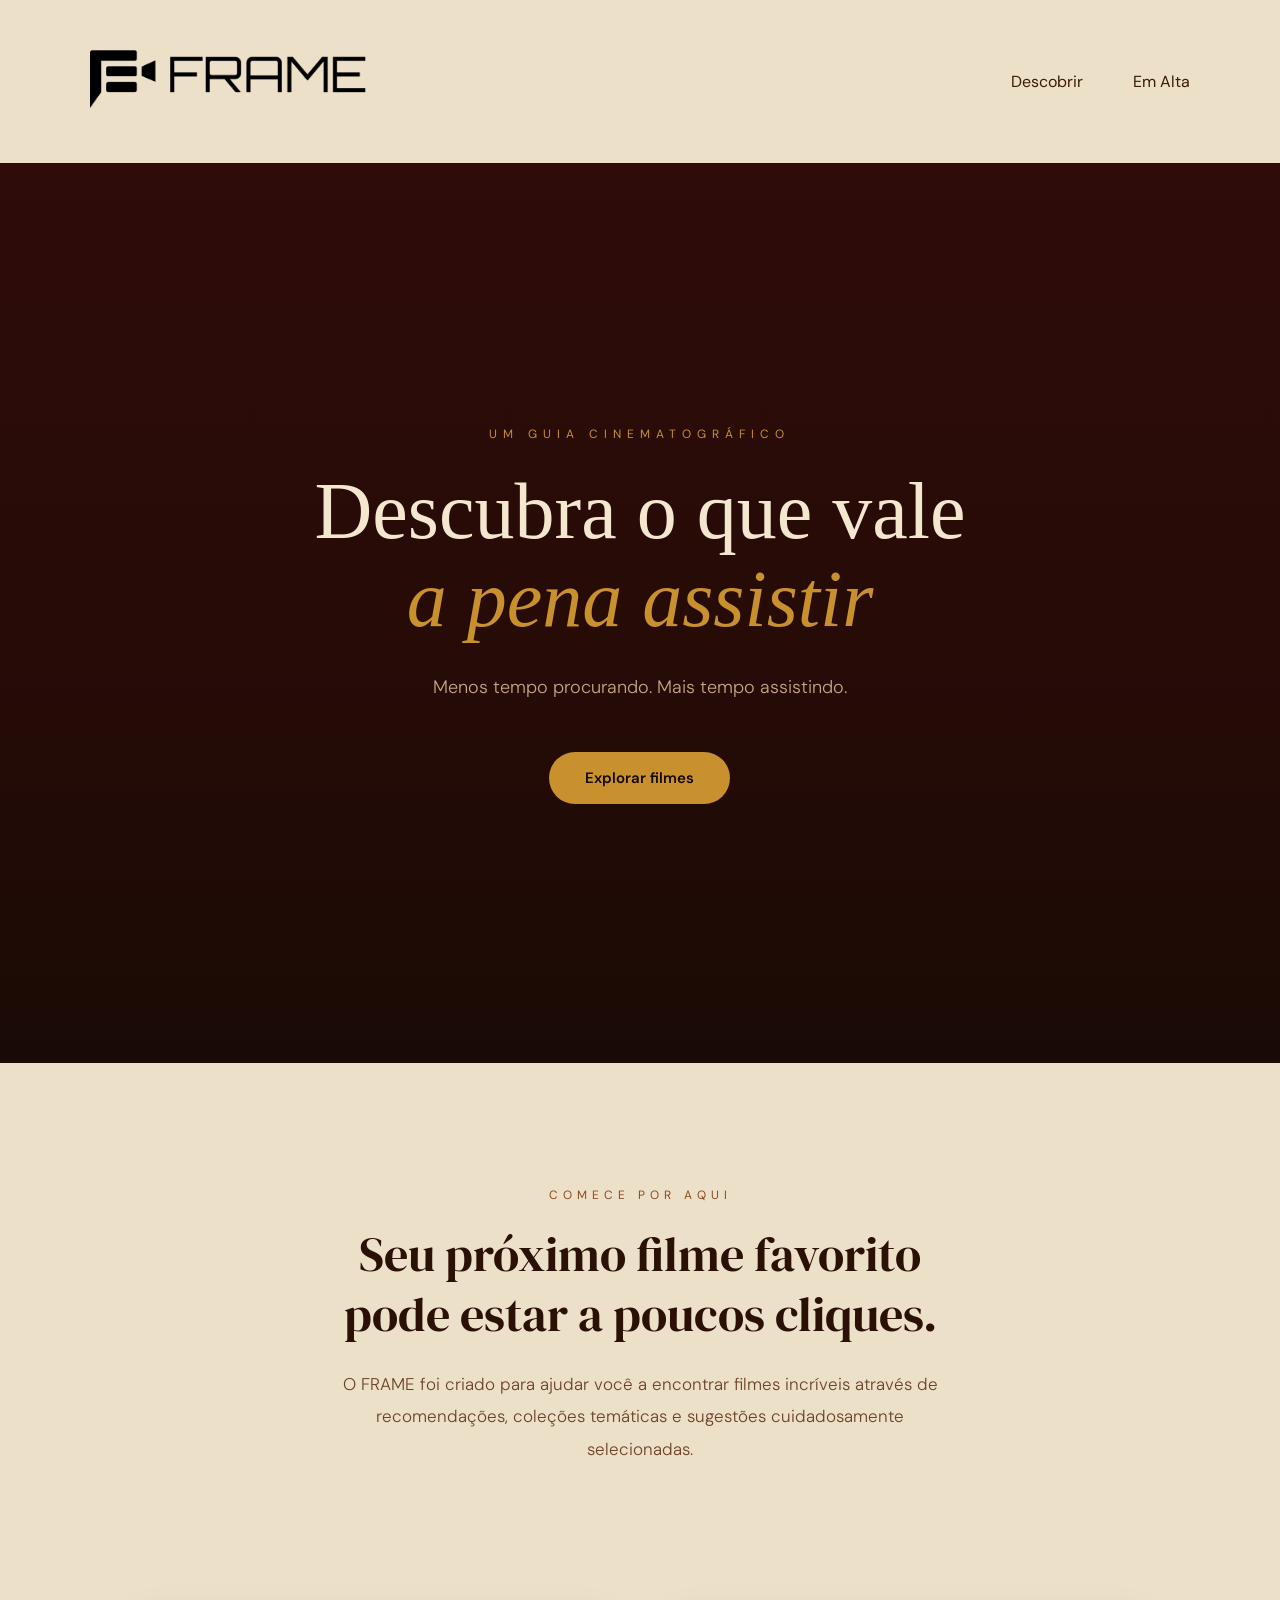
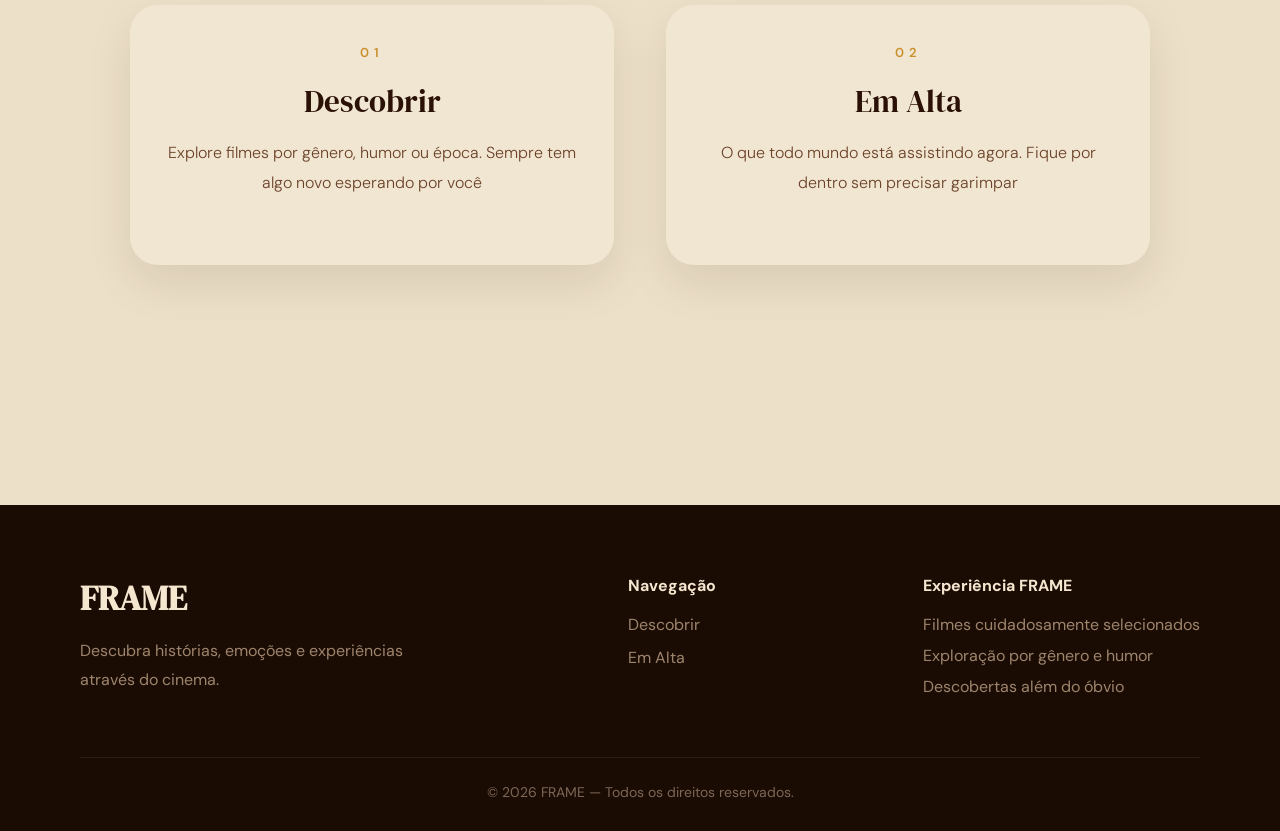
==== index.html @ 922e7cdd "feat: projeto FRAME finalizado" ====
<!DOCTYPE html>
<html lang="pt-BR">
<head>
    <meta charset="UTF-8">
    <meta name="viewport" content="width=device-width, initial-scale=1.0">
    <title>FRAME</title>
    <link rel="preconnect" href="https://fonts.googleapis.com">
    <link rel="preconnect" href="https://fonts.gstatic.com" crossorigin>
    <link href="https://fonts.googleapis.com/css2?family=DM+Sans:ital,wght@0,300;0,400;0,500;0,700;0,800;1,300&family=DM+Serif+Display:ital@0;1&display=swap" rel="stylesheet">
    <link rel="stylesheet" href="global.css">
    <link rel="stylesheet" href="style.css">
</head>
<body>

<header>

    <div class="logo">
        <img src="foto.png" alt="FRAME">
    </div>

    <nav>
        <a href="descobrir.html">Descobrir</a>
        <a href="emalta.html">Em Alta</a>
        
    </nav>

</header>

<!-- HERO -->
<section class="hero">

    <div class="hero-overlay"></div>

    <div class="hero-text">
        <span>UM GUIA CINEMATOGRÁFICO</span>
        <h1>Descubra o que vale<br><em>a pena assistir</em></h1>
        <p>Menos tempo procurando. Mais tempo assistindo.</p>
        <div class="hero-actions">
            <a href="descobrir.html" class="hero-btn-primary">Explorar filmes</a>
        
        </div>
    </div>

 
</section>

<!-- APRESENTAÇÃO -->
<section class="home-feature">

    <span>COMECE POR AQUI</span>

    <h2>Seu próximo filme favorito pode estar a poucos cliques.</h2>

    <p>
        O FRAME foi criado para ajudar você a encontrar filmes incríveis
        através de recomendações, coleções temáticas e sugestões
        cuidadosamente selecionadas.
    </p>

</section>

<!-- TRÊS PILARES -->
<section class="home-pillars">

    <div class="pillar">
        <span class="pillar-number">01</span>
        <h3>Descobrir</h3>
        <p>Explore filmes por gênero, humor ou época. Sempre tem algo novo esperando por você</p>
    </div>

    <div class="pillar-divider"></div>

    <div class="pillar">
        <span class="pillar-number">02</span>
        <h3>Em Alta</h3>
        <p>O que todo mundo está assistindo agora. Fique por dentro sem precisar garimpar</p>
    </div>

</section>






<footer class="footer">

    <div class="footer-content">

        <div class="footer-brand">
            <h3>FRAME</h3>
            <p>
                Descubra histórias, emoções e experiências através do cinema.
            </p>
        </div>

        <div class="footer-links">
            <h4>Navegação</h4>

            <a href="descobrir.html">Descobrir</a>
            <a href="emalta.html">Em Alta</a>
        </div>

   <div class="footer-info">
    <h4>Experiência FRAME</h4>

    <p>Filmes cuidadosamente selecionados</p>
    <p>Exploração por gênero e humor</p>
    <p>Descobertas além do óbvio</p>
</div>
</div>
    <div class="footer-bottom">
        <p>© 2026 FRAME — Todos os direitos reservados.</p>
    </div>
    

</footer>
<script src="script.js"></script>
</body>
</html>
---- global.css ----
*{
    margin:0;
    padding:0;
    box-sizing:border-box;
}

body{
    background:#ede0c8;
    color:#3b1a08;
    font-family:'DM Sans', sans-serif;
}

header{
    display:flex;
    justify-content:space-between;
    align-items:center;
    padding:50px 90px;
}

html{
    scroll-behavior:smooth;
}

.logo img{
    width:300px;
    height:auto;
}

nav{
    display:flex;
    gap:50px;
}

nav a{
    text-decoration:none;
    color:#3b1a08;
    font-size:16px;
    transition:.3s;
}

nav a:hover{
    opacity:.5;
}

.hero{
    display:flex;
    justify-content:center;
    align-items:center;
    text-align:center;
    padding:0 40px;
}

.hero-text{
    max-width:900px;
}

.hero-text span{
    font-size:14px;
    letter-spacing:4px;
    color:#8b4a1e;
}

.hero-text h1{
    font-size:70px;
    line-height:1.2;
    margin-top:20px;
    margin-bottom:25px;
    font-weight:800;
    color:#2a1005;
}

.hero-text p{
    font-size:18px;
    color:#6b4228;
    line-height:1.8;
}

/* =========================
   FOOTER
========================= */

.footer{
    background:#1a0c03;
    padding:70px 80px 30px;
    margin-top:120px;
}

.footer-content{
    display:flex;
    justify-content:space-between;
    gap:60px;
    flex-wrap:wrap;
}

.footer-brand{
    max-width:340px;
}

.footer-brand h3{
    font-family:'DM Serif Display', serif;
    font-size:34px;
    color:#f5e6d0;
    margin-bottom:16px;
}

.footer-brand p{
    color:#9f846d;
    line-height:1.8;
}

.footer-links,
.footer-info{
    display:flex;
    flex-direction:column;
}

.footer h4{
    color:#f5e6d0;
    margin-bottom:18px;
    font-size:16px;
}

.footer-links a{
    text-decoration:none;
    color:#9f846d;
    margin-bottom:12px;
    transition:.3s;
}

.footer-links a:hover{
    color:#c9902e;
}

.footer-info p{
    color:#9f846d;
    margin-bottom:10px;
}

.footer-bottom{
    border-top:1px solid rgba(245,230,208,0.08);
    margin-top:50px;
    padding-top:25px;
    text-align:center;
}

.footer-bottom p{
    color:#7d6655;
    font-size:14px;
}

/* RESPONSIVO */

@media(max-width:900px){

    .footer{
        padding:60px 30px 30px;
    }

    .footer-content{
        flex-direction:column;
        gap:40px;
    }
}
/* RESPONSIVO */

@media(max-width:900px){

    .footer{
        padding:60px 30px 30px;
    }

    .footer-content{
        flex-direction:column;
        gap:40px;
    }
}

@media(max-width:900px){

    header{
        flex-direction:column;
        gap:25px;
        padding:30px;
    }

    nav{
        gap:20px;
        flex-wrap:wrap;
        justify-content:center;
    }

    .hero-text h1{
        font-size:42px;
    }
}
---- style.css ----
/* =========================
   HERO
========================= */

.hero{
    position:relative;
    min-height:100vh;
    display:flex;
    justify-content:center;
    align-items:center;
    text-align:center;
    padding:0 40px;
    background-color: #4e0e0e;
    
}

.hero-overlay{
    position:absolute;
    inset:0;
    background:linear-gradient(
        to bottom,
        rgba(20,10,4,0.55) 0%,
        rgba(20,10,4,0.70) 60%,
        rgba(20,10,4,0.90) 100%
    );
    z-index:1;
}

.hero-text{
    position:relative;
    z-index:2;
    max-width:800px;
}

.hero-text span{
    font-size:12px;
    letter-spacing:6px;
    color:#c9902e;
    text-transform:uppercase;
}

.hero-text h1{
    font-family:Cambria, Cochin, Georgia, Times, 'Times New Roman', serif;
    font-size:80px;
    line-height:1.1;
    margin-top:24px;
    margin-bottom:28px;
    font-weight:400;
    color:#f5e6d0;
}

.hero-text h1 em{
    font-style:italic;
    color:#c9902e;
}

.hero-text p{
    font-size:18px;
    color:#c4a882;
    line-height:1.8;
    margin-bottom:48px;
    font-weight:300;
}

.hero-actions{
    display:flex;
    justify-content:center;
    gap:16px;
    flex-wrap:wrap;
}

.hero-btn-primary{
    text-decoration:none;
    background:#c9902e;
    color:#140802;
    padding:16px 36px;
    border-radius:50px;
    font-size:15px;
    font-weight:600;
    transition:.3s;
}

.hero-btn-primary:hover{
    background:#a8721f;
    transform:translateY(-2px);
}

.hero-btn-secondary{
    text-decoration:none;
    background:transparent;
    color:#f5e6d0;
    padding:16px 36px;
    border-radius:50px;
    font-size:15px;
    font-weight:400;
    border:1px solid rgba(245,230,208,0.35);
    transition:.3s;
}

.hero-btn-secondary:hover{
    background:rgba(245,230,208,0.08);
    transform:translateY(-2px);
}


/* =========================
   HOME FEATURE
========================= */

.home-feature{
    text-align:center;
    max-width:700px;
    margin:0 auto;
    padding:120px 40px 80px;
}

.home-feature span{
    color:#8b4a1e;
    letter-spacing:5px;
    font-size:12px;
    text-transform:uppercase;
}

.home-feature h2{
    font-family:'DM Serif Display', serif;
    font-size:48px;
    font-weight:400;
    margin:20px 0 24px;
    color:#2a1005;
    line-height:1.25;
}

.home-feature p{
    color:#6b4228;
    font-size:17px;
    line-height:1.9;
    font-weight:300;
}

/* =========================
   TRÊS PILARES
========================= */

.home-pillars{
    display:flex;
    align-items:flex-start;
    justify-content:center;
    gap:26px;
    max-width:1100px;
    margin:0 auto;
    padding:60px 40px 120px;
}

.pillar{
    flex:1;
    text-align:center;
    padding:36px 34px;
    min-height:260px;
    background:rgba(245,234,216,0.65);
    border-radius:28px;
    box-shadow:0 18px 45px rgba(42,16,5,0.10);
}

.pillar-number{
    font-size:13px;
    letter-spacing:5px;
    color:#c9902e;
    font-weight:600;
}

.pillar h3{
    font-family:'DM Serif Display', serif;
    font-size:31px;
    font-weight:400;
    color:#2a1005;
    margin:18px 0 16px;
}

.pillar p{
    font-size:16px;
    color:#6b4228;
    line-height:1.9;
    font-weight:300;
}

.pillar{
    opacity:0;
    transform:translateY(80px);
    transition:
        opacity 1.2s ease,
        transform 1.2s ease;
}

.pillar.show{
    opacity:1;
    transform:translateY(0);
}

.pillar:nth-child(1){
    transition-delay:.1s;
}

.pillar:nth-child(3){
    transition-delay:.3s;
}

.pillar:nth-child(5){
    transition-delay:.5s;
}



/* =========================
   RESPONSIVO
========================= */

@media(max-width:900px){

    .hero-text h1{
        font-size:48px;
    }

    .home-feature h2{
        font-size:34px;
    }

    .home-pillars{
        flex-direction:column;
        align-items:center;
        gap:48px;
        padding:40px 20px 80px;
    }

    .pillar-divider{
        width:60px;
        height:1px;
        margin:0;
    }

    .pillar{
        padding:0 20px;
    }

    .final-message h2{
        font-size:38px;
    }
}
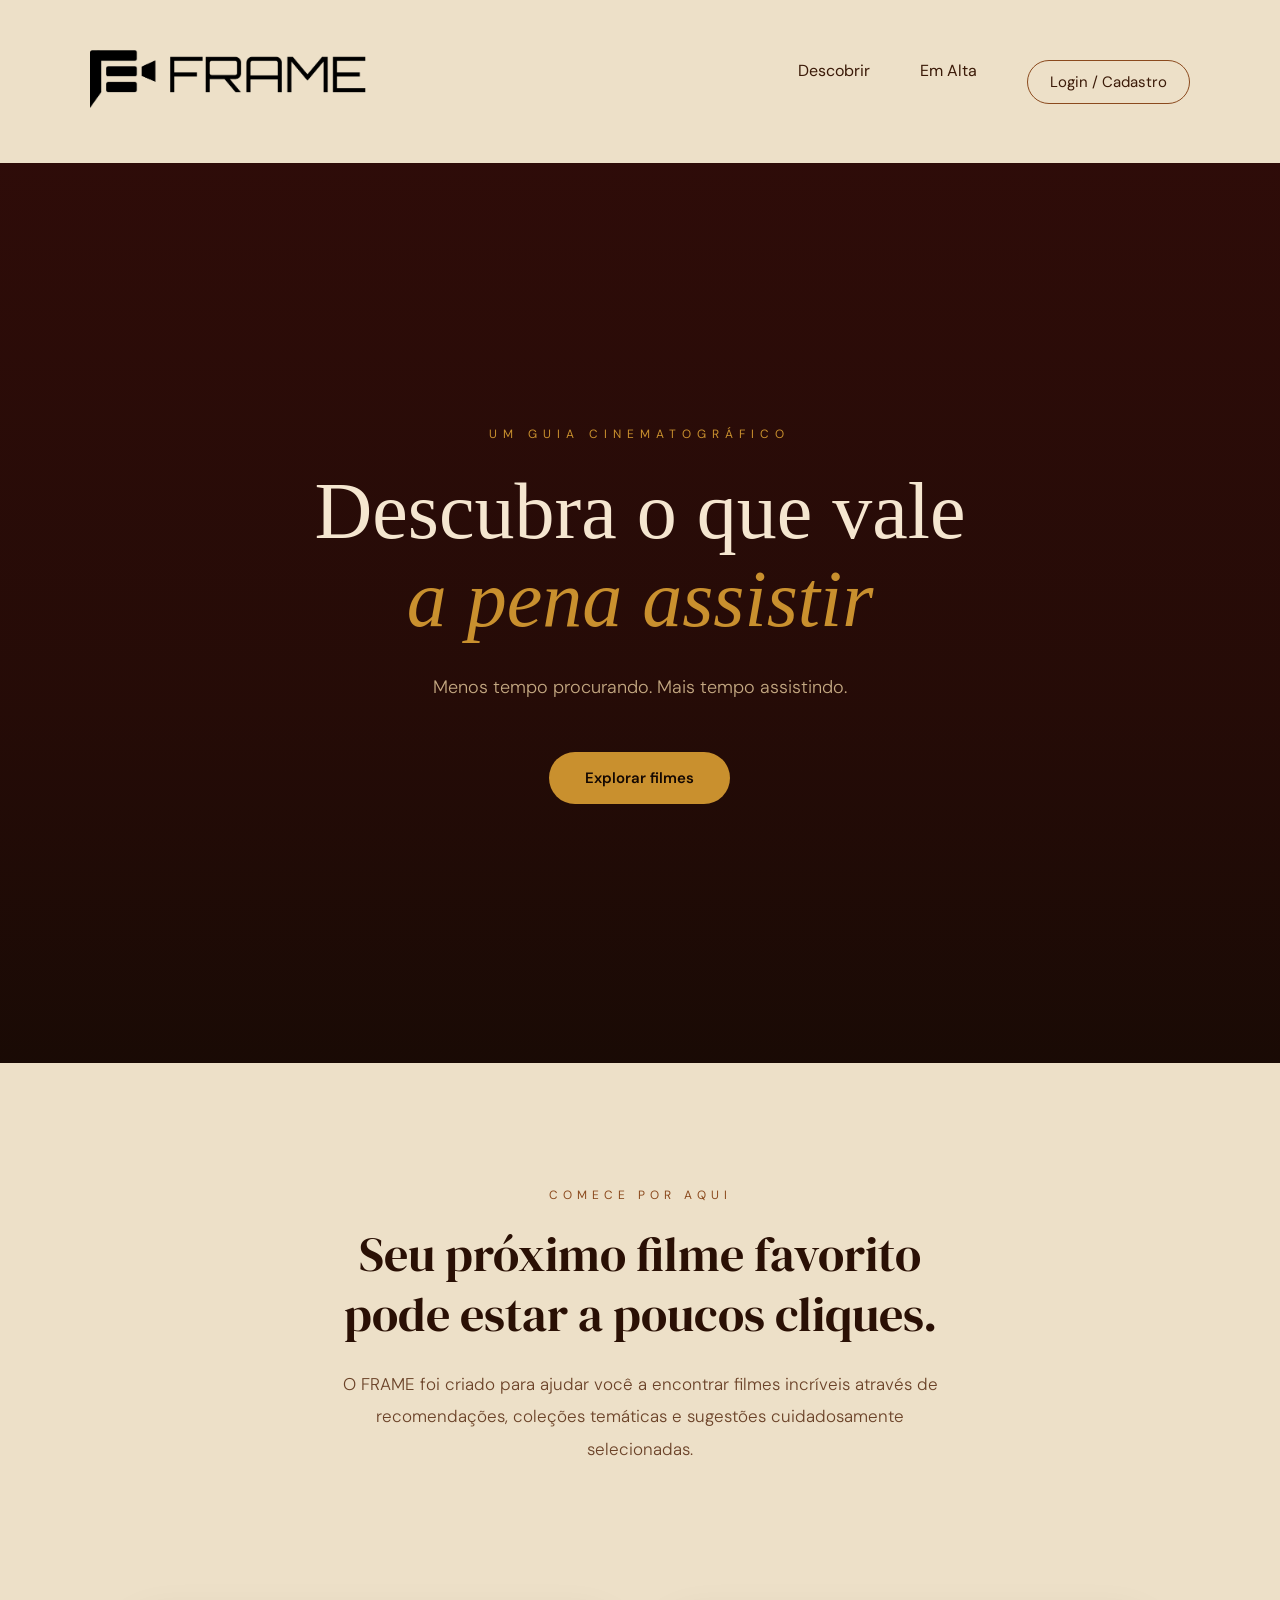
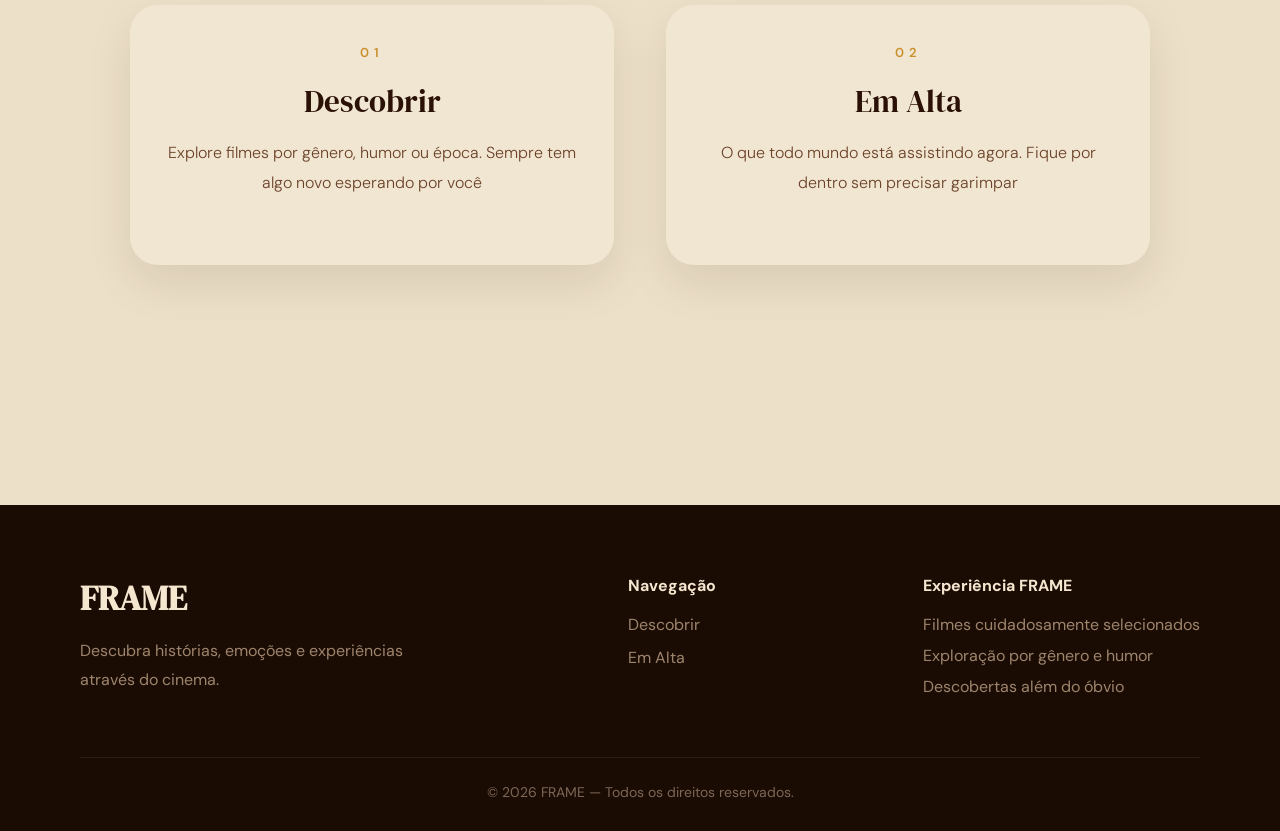
==== commit 1a7ee03b: "FINALIZADO" ====
--- a/index.html
+++ b/index.html
@@ -4,11 +4,13 @@
     <meta charset="UTF-8">
     <meta name="viewport" content="width=device-width, initial-scale=1.0">
     <title>FRAME</title>
+    <link rel="icon" type="image/png" href="favicon.png">
     <link rel="preconnect" href="https://fonts.googleapis.com">
     <link rel="preconnect" href="https://fonts.gstatic.com" crossorigin>
     <link href="https://fonts.googleapis.com/css2?family=DM+Sans:ital,wght@0,300;0,400;0,500;0,700;0,800;1,300&family=DM+Serif+Display:ital@0;1&display=swap" rel="stylesheet">
     <link rel="stylesheet" href="global.css">
     <link rel="stylesheet" href="style.css">
+    
 </head>
 <body>
 
@@ -21,7 +23,7 @@
     <nav>
         <a href="descobrir.html">Descobrir</a>
         <a href="emalta.html">Em Alta</a>
-        
+         <a href="login.html" class="login-btn">Login / Cadastro</a>
     </nav>
 
 </header>
@@ -59,6 +61,8 @@
 
 </section>
 
+
+
 <!-- TRÊS PILARES -->
 <section class="home-pillars">
 
@@ -77,11 +81,6 @@
     </div>
 
 </section>
-
-
-
-
-
 
 <footer class="footer">
 
--- a/global.css
+++ b/global.css
@@ -15,6 +15,24 @@
     justify-content:space-between;
     align-items:center;
     padding:50px 90px;
+}
+.login-btn{
+    text-decoration:none;
+    color:#3b1a08;
+    font-size:15px;
+
+    padding:11px 22px;
+    border:1px solid #8b4a1e;
+    border-radius:50px;
+
+    background:transparent;
+    transition:.3s;
+}
+
+.login-btn:hover{
+    background:#2a1005;
+    color:#f5e6d0;
+    opacity:1;
 }
 
 html{
--- a/style.css
+++ b/style.css
@@ -208,6 +208,186 @@
     transition-delay:.5s;
 }
 
+/* =========================
+   PÁGINA DE ACESSO
+========================= */
+
+.access-page{
+    min-height:100vh;
+    display:flex;
+    justify-content:center;
+    align-items:center;
+    background:#ede0c8;
+    font-family:'DM Sans', sans-serif;
+}
+
+.access-card{
+    width:900px;
+    min-height:520px;
+    display:flex;
+    background:#f5e6d0;
+    border-radius:32px;
+    overflow:hidden;
+    box-shadow:0 25px 70px rgba(42,16,5,0.25);
+}
+
+.access-left{
+    width:55%;
+    padding:55px;
+}
+
+.access-left h1{
+    color:#2a1005;
+    font-size:42px;
+    margin-bottom:12px;
+}
+
+.access-left p{
+    color:#6b4228;
+    margin-bottom:28px;
+}
+
+.access-buttons{
+    display:flex;
+    gap:15px;
+    margin-bottom:30px;
+}
+
+.access-buttons button{
+    padding:12px 28px;
+    border:1px solid #8b4a1e;
+    border-radius:50px;
+    background:transparent;
+    color:#2a1005;
+    cursor:pointer;
+}
+
+.access-buttons button:hover{
+    background:#8b4a1e;
+    color:#f5e6d0;
+}
+
+.access-form{
+    display:flex;
+    flex-direction:column;
+    gap:14px;
+}
+
+.access-form h2{
+    color:#2a1005;
+    margin-bottom:5px;
+}
+
+.access-form input{
+    padding:14px 16px;
+    border:none;
+    border-radius:14px;
+    background:#fffaf2;
+    outline:none;
+}
+
+.access-form input:focus{
+    box-shadow:0 0 0 2px #c9902e;
+}
+
+.access-form button{
+    margin-top:10px;
+    padding:14px;
+    border:none;
+    border-radius:50px;
+    background:#2a1005;
+    color:#f5e6d0;
+    font-weight:700;
+    cursor:pointer;
+}
+
+.access-form button:hover{
+    background:#8b4a1e;
+}
+
+.hidden{
+    display:none;
+}
+
+.access-right{
+    width:45%;
+    background:
+        linear-gradient(rgba(42,16,5,0.65), rgba(42,16,5,0.75)),
+        url('https://cdn.cosmos.so/a8319773-d40c-452a-ad04-e2d4cb0ec57d?format=webp');
+    background-size:cover;
+    background-position:center;
+    color:#f5e6d0;
+    padding:50px;
+    display:flex;
+    flex-direction:column;
+    justify-content:center;
+}
+
+.access-right h2{
+    font-size:36px;
+    margin-bottom:18px;
+}
+
+.access-right p{
+    line-height:1.8;
+}
+
+#theme-toggle{
+    position:absolute;
+    top:25px;
+    right:25px;
+
+    width:45px;
+    height:45px;
+
+    border:none;
+    border-radius:50%;
+
+    background:#2a1005;
+    color:#f5e6d0;
+
+    cursor:pointer;
+    font-size:18px;
+
+    transition:.3s;
+}
+
+#theme-toggle:hover{
+    transform:scale(1.08);
+}
+
+.dark-mode{
+    background:#121212;
+}
+
+.dark-mode .access-card{
+    background:#1f1f1f;
+}
+
+.dark-mode .access-left h1,
+.dark-mode .access-form h2{
+    color:#f5e6d0;
+}
+
+.dark-mode .access-left p{
+    color:#c9c9c9;
+}
+
+.dark-mode .access-form input{
+    background:#2c2c2c;
+    color:white;
+}
+
+.dark-mode .access-buttons button{
+    border:1px solid #c9902e;
+    color:#f5e6d0;
+}
+
+.dark-mode .access-buttons button:hover{
+    background:#c9902e;
+    color:#140802;
+}
+
 
 
 /* =========================
